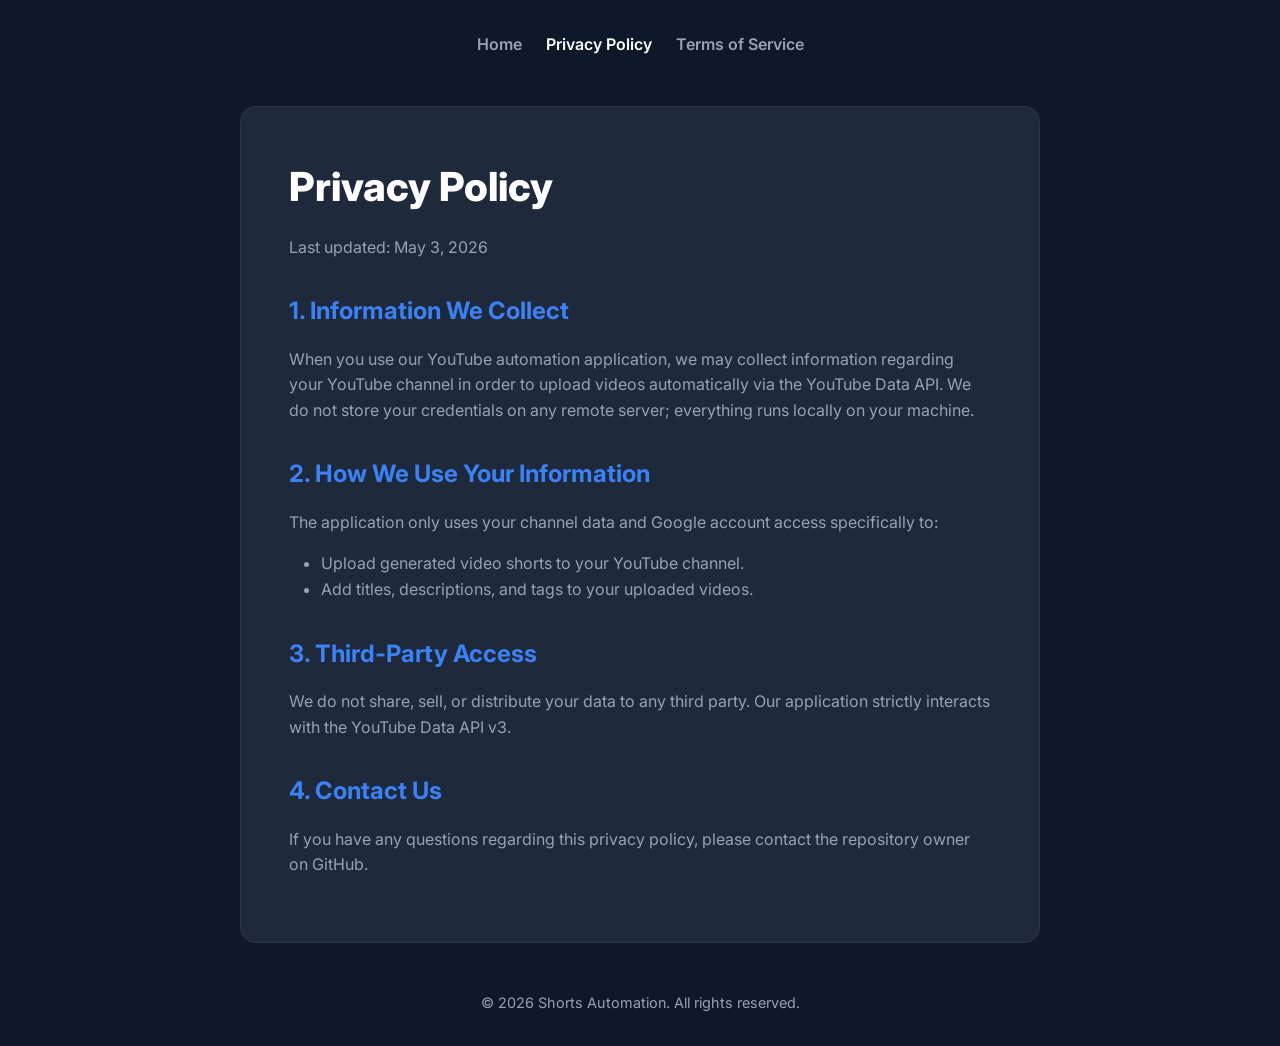
==== privacy.html @ 7328e537 "Add files via upload" ====
<!DOCTYPE html>
<html lang="en">
<head>
    <meta charset="UTF-8">
    <meta name="viewport" content="width=device-width, initial-scale=1.0">
    <title>Privacy Policy - Shorts Automation</title>
    <link rel="stylesheet" href="style.css">
</head>
<body>
    <div class="container">
        <nav>
            <a href="index.html">Home</a>
            <a href="privacy.html" style="color: #fff;">Privacy Policy</a>
            <a href="terms.html">Terms of Service</a>
        </nav>
        <div class="card">
            <h1>Privacy Policy</h1>
            <p>Last updated: May 3, 2026</p>
            
            <h2>1. Information We Collect</h2>
            <p>When you use our YouTube automation application, we may collect information regarding your YouTube channel in order to upload videos automatically via the YouTube Data API. We do not store your credentials on any remote server; everything runs locally on your machine.</p>
            
            <h2>2. How We Use Your Information</h2>
            <p>The application only uses your channel data and Google account access specifically to:</p>
            <ul>
                <li>Upload generated video shorts to your YouTube channel.</li>
                <li>Add titles, descriptions, and tags to your uploaded videos.</li>
            </ul>

            <h2>3. Third-Party Access</h2>
            <p>We do not share, sell, or distribute your data to any third party. Our application strictly interacts with the YouTube Data API v3.</p>
            
            <h2>4. Contact Us</h2>
            <p>If you have any questions regarding this privacy policy, please contact the repository owner on GitHub.</p>
        </div>
        <footer>&copy; 2026 Shorts Automation. All rights reserved.</footer>
    </div>
</body>
</html>
---- style.css ----
@import url('https://fonts.googleapis.com/css2?family=Inter:wght@400;600;800&display=swap');

:root {
    --bg: #0f172a;
    --text: #f8fafc;
    --text-muted: #94a3b8;
    --card: #1e293b;
    --primary: #3b82f6;
}

* { margin: 0; padding: 0; box-sizing: border-box; font-family: 'Inter', sans-serif; }

body {
    background: var(--bg);
    color: var(--text);
    line-height: 1.6;
    padding: 2rem;
    display: flex;
    flex-direction: column;
    min-height: 100vh;
}

.container {
    max-width: 800px;
    margin: 0 auto;
    width: 100%;
}

nav {
    display: flex;
    gap: 1.5rem;
    margin-bottom: 3rem;
    justify-content: center;
}

nav a {
    color: var(--text-muted);
    text-decoration: none;
    font-weight: 600;
    transition: color 0.2s;
}

nav a:hover {
    color: var(--text);
}

.card {
    background: var(--card);
    padding: 3rem;
    border-radius: 1rem;
    border: 1px solid rgba(255, 255, 255, 0.05);
}

h1 { margin-bottom: 1rem; color: #fff; font-weight: 800; font-size: 2.5rem; }
h2 { margin: 2rem 0 1rem; color: var(--primary); font-size: 1.5rem; }
p { margin-bottom: 1rem; color: var(--text-muted); }
ul { margin-bottom: 1rem; padding-left: 2rem; color: var(--text-muted); }

footer {
    margin-top: auto;
    text-align: center;
    padding-top: 3rem;
    color: var(--text-muted);
    font-size: 0.9rem;
}
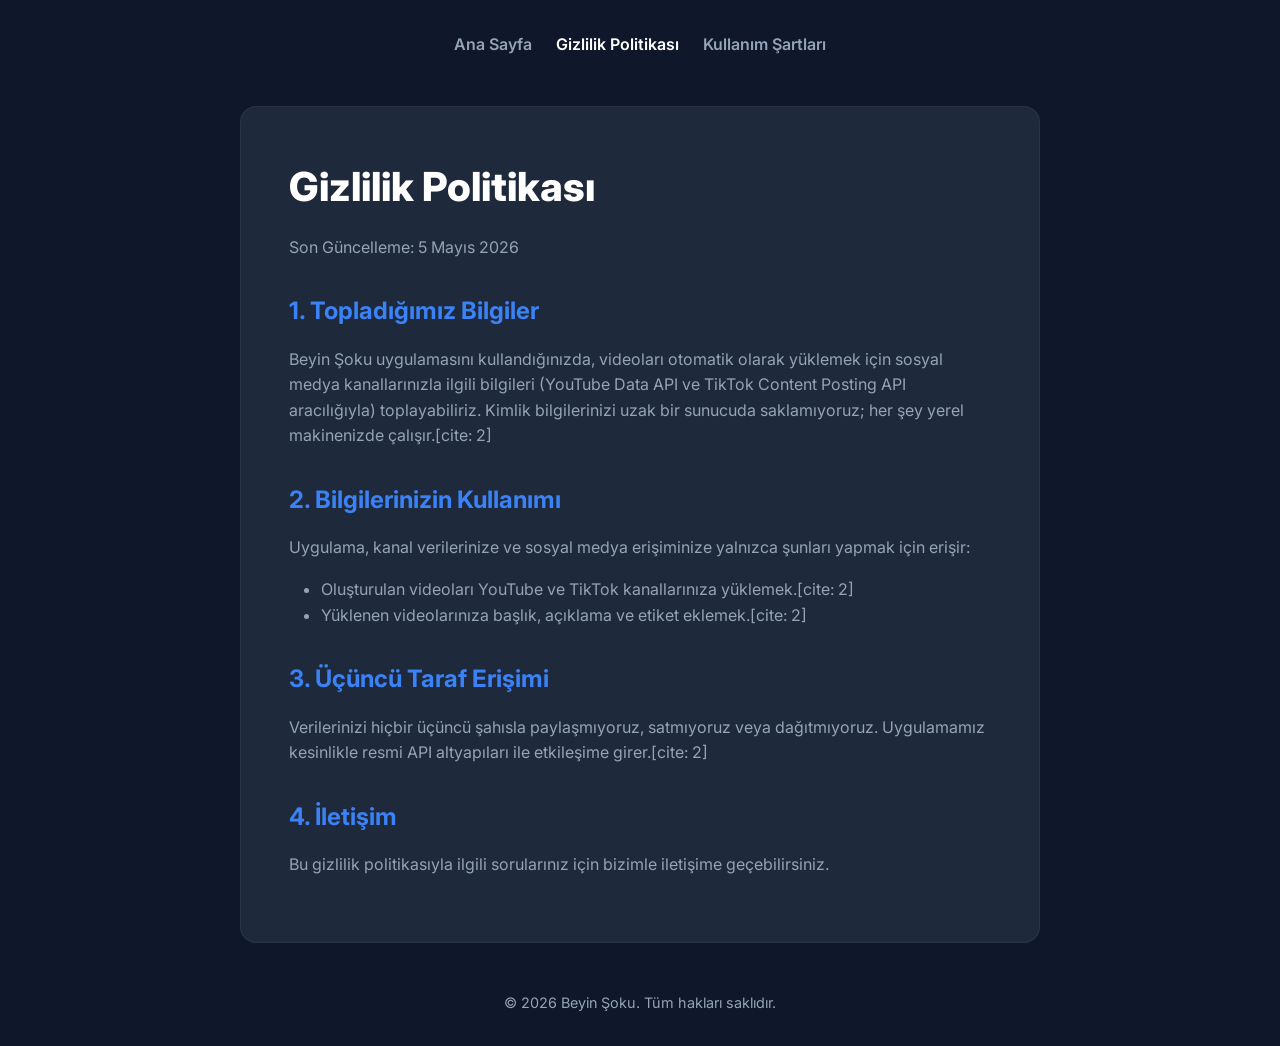
==== commit 37f625e6: "Update privacy.html" ====
--- a/privacy.html
+++ b/privacy.html
@@ -1,39 +1,39 @@
 <!DOCTYPE html>
-<html lang="en">
+<html lang="tr">
 <head>
     <meta charset="UTF-8">
     <meta name="viewport" content="width=device-width, initial-scale=1.0">
-    <title>Privacy Policy - Shorts Automation</title>
+    <title>Gizlilik Politikası - Beyin Şoku</title>
     <link rel="stylesheet" href="style.css">
 </head>
 <body>
     <div class="container">
         <nav>
-            <a href="index.html">Home</a>
-            <a href="privacy.html" style="color: #fff;">Privacy Policy</a>
-            <a href="terms.html">Terms of Service</a>
+            <a href="index.html">Ana Sayfa</a>
+            <a href="privacy.html" style="color: #fff;">Gizlilik Politikası</a>
+            <a href="terms.html">Kullanım Şartları</a>
         </nav>
         <div class="card">
-            <h1>Privacy Policy</h1>
-            <p>Last updated: May 3, 2026</p>
+            <h1>Gizlilik Politikası</h1>
+            <p>Son Güncelleme: 5 Mayıs 2026</p>
             
-            <h2>1. Information We Collect</h2>
-            <p>When you use our YouTube automation application, we may collect information regarding your YouTube channel in order to upload videos automatically via the YouTube Data API. We do not store your credentials on any remote server; everything runs locally on your machine.</p>
+            <h2>1. Topladığımız Bilgiler</h2>
+            <p>Beyin Şoku uygulamasını kullandığınızda, videoları otomatik olarak yüklemek için sosyal medya kanallarınızla ilgili bilgileri (YouTube Data API ve TikTok Content Posting API aracılığıyla) toplayabiliriz. Kimlik bilgilerinizi uzak bir sunucuda saklamıyoruz; her şey yerel makinenizde çalışır.[cite: 2]</p>
             
-            <h2>2. How We Use Your Information</h2>
-            <p>The application only uses your channel data and Google account access specifically to:</p>
+            <h2>2. Bilgilerinizin Kullanımı</h2>
+            <p>Uygulama, kanal verilerinize ve sosyal medya erişiminize yalnızca şunları yapmak için erişir:</p>
             <ul>
-                <li>Upload generated video shorts to your YouTube channel.</li>
-                <li>Add titles, descriptions, and tags to your uploaded videos.</li>
+                <li>Oluşturulan videoları YouTube ve TikTok kanallarınıza yüklemek.[cite: 2]</li>
+                <li>Yüklenen videolarınıza başlık, açıklama ve etiket eklemek.[cite: 2]</li>
             </ul>
 
-            <h2>3. Third-Party Access</h2>
-            <p>We do not share, sell, or distribute your data to any third party. Our application strictly interacts with the YouTube Data API v3.</p>
+            <h2>3. Üçüncü Taraf Erişimi</h2>
+            <p>Verilerinizi hiçbir üçüncü şahısla paylaşmıyoruz, satmıyoruz veya dağıtmıyoruz. Uygulamamız kesinlikle resmi API altyapıları ile etkileşime girer.[cite: 2]</p>
             
-            <h2>4. Contact Us</h2>
-            <p>If you have any questions regarding this privacy policy, please contact the repository owner on GitHub.</p>
+            <h2>4. İletişim</h2>
+            <p>Bu gizlilik politikasıyla ilgili sorularınız için bizimle iletişime geçebilirsiniz.</p>
         </div>
-        <footer>&copy; 2026 Shorts Automation. All rights reserved.</footer>
+        <footer>&copy; 2026 Beyin Şoku. Tüm hakları saklıdır.</footer>
     </div>
 </body>
 </html>
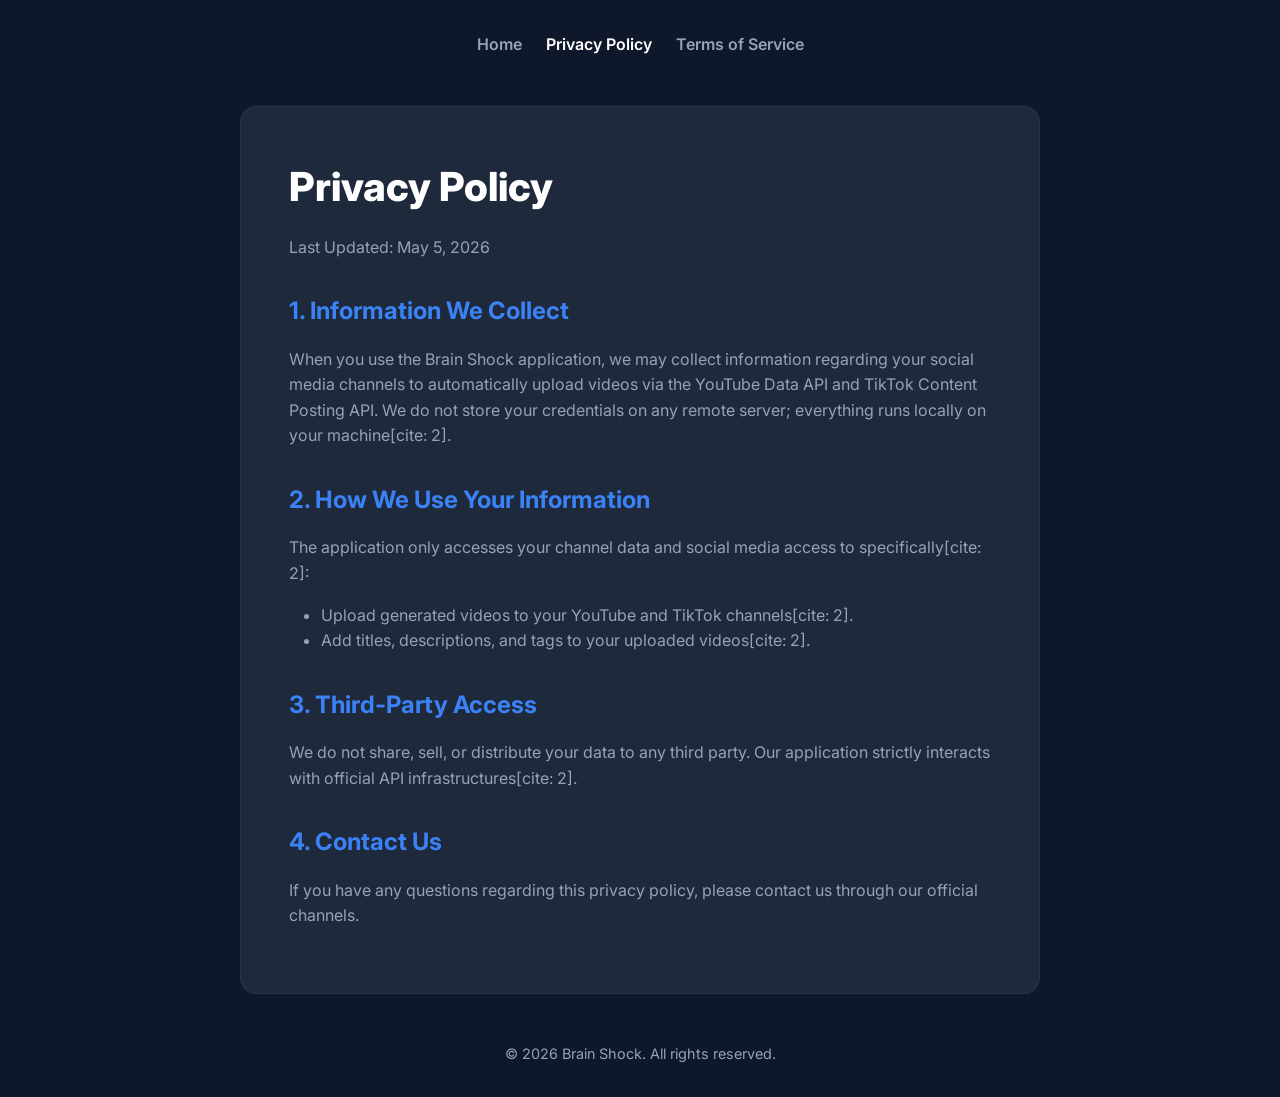
==== commit cf18b2dc: "Update privacy.html" ====
--- a/privacy.html
+++ b/privacy.html
@@ -1,39 +1,39 @@
 <!DOCTYPE html>
-<html lang="tr">
+<html lang="en">
 <head>
     <meta charset="UTF-8">
     <meta name="viewport" content="width=device-width, initial-scale=1.0">
-    <title>Gizlilik Politikası - Beyin Şoku</title>
+    <title>Privacy Policy - Brain Shock</title>
     <link rel="stylesheet" href="style.css">
 </head>
 <body>
     <div class="container">
         <nav>
-            <a href="index.html">Ana Sayfa</a>
-            <a href="privacy.html" style="color: #fff;">Gizlilik Politikası</a>
-            <a href="terms.html">Kullanım Şartları</a>
+            <a href="index.html">Home</a>
+            <a href="privacy.html" style="color: #fff;">Privacy Policy</a>
+            <a href="terms.html">Terms of Service</a>
         </nav>
         <div class="card">
-            <h1>Gizlilik Politikası</h1>
-            <p>Son Güncelleme: 5 Mayıs 2026</p>
+            <h1>Privacy Policy</h1>
+            <p>Last Updated: May 5, 2026</p>
             
-            <h2>1. Topladığımız Bilgiler</h2>
-            <p>Beyin Şoku uygulamasını kullandığınızda, videoları otomatik olarak yüklemek için sosyal medya kanallarınızla ilgili bilgileri (YouTube Data API ve TikTok Content Posting API aracılığıyla) toplayabiliriz. Kimlik bilgilerinizi uzak bir sunucuda saklamıyoruz; her şey yerel makinenizde çalışır.[cite: 2]</p>
+            <h2>1. Information We Collect</h2>
+            <p>When you use the Brain Shock application, we may collect information regarding your social media channels to automatically upload videos via the YouTube Data API and TikTok Content Posting API. We do not store your credentials on any remote server; everything runs locally on your machine[cite: 2].</p>
             
-            <h2>2. Bilgilerinizin Kullanımı</h2>
-            <p>Uygulama, kanal verilerinize ve sosyal medya erişiminize yalnızca şunları yapmak için erişir:</p>
+            <h2>2. How We Use Your Information</h2>
+            <p>The application only accesses your channel data and social media access to specifically[cite: 2]:</p>
             <ul>
-                <li>Oluşturulan videoları YouTube ve TikTok kanallarınıza yüklemek.[cite: 2]</li>
-                <li>Yüklenen videolarınıza başlık, açıklama ve etiket eklemek.[cite: 2]</li>
+                <li>Upload generated videos to your YouTube and TikTok channels[cite: 2].</li>
+                <li>Add titles, descriptions, and tags to your uploaded videos[cite: 2].</li>
             </ul>
 
-            <h2>3. Üçüncü Taraf Erişimi</h2>
-            <p>Verilerinizi hiçbir üçüncü şahısla paylaşmıyoruz, satmıyoruz veya dağıtmıyoruz. Uygulamamız kesinlikle resmi API altyapıları ile etkileşime girer.[cite: 2]</p>
+            <h2>3. Third-Party Access</h2>
+            <p>We do not share, sell, or distribute your data to any third party. Our application strictly interacts with official API infrastructures[cite: 2].</p>
             
-            <h2>4. İletişim</h2>
-            <p>Bu gizlilik politikasıyla ilgili sorularınız için bizimle iletişime geçebilirsiniz.</p>
+            <h2>4. Contact Us</h2>
+            <p>If you have any questions regarding this privacy policy, please contact us through our official channels.</p>
         </div>
-        <footer>&copy; 2026 Beyin Şoku. Tüm hakları saklıdır.</footer>
+        <footer>&copy; 2026 Brain Shock. All rights reserved.</footer>
     </div>
 </body>
 </html>
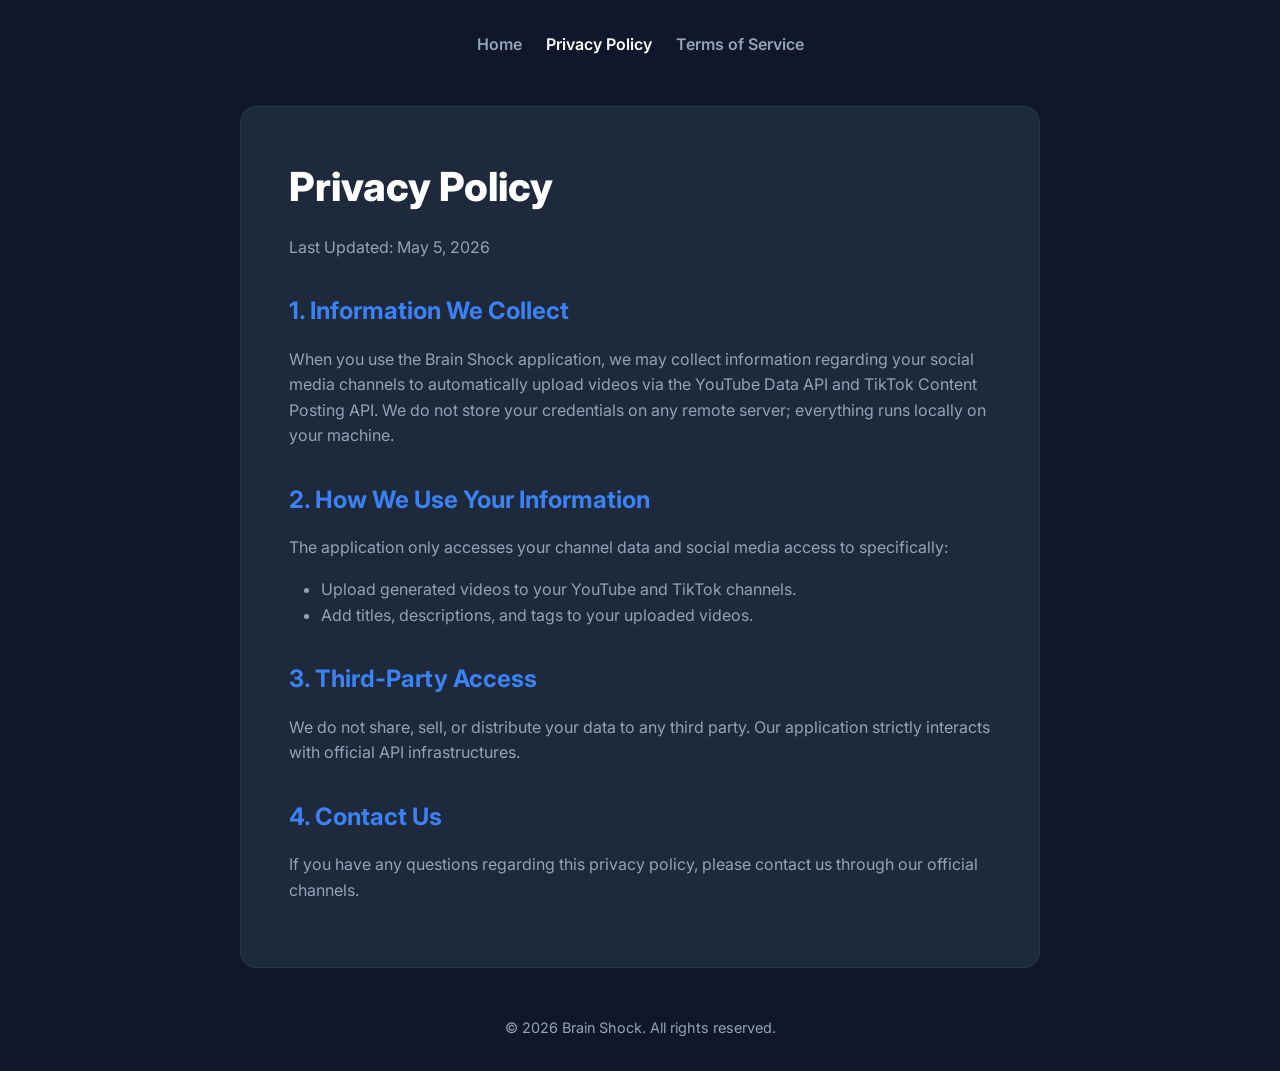
==== commit 345563e5: "Update privacy.html" ====
--- a/privacy.html
+++ b/privacy.html
@@ -18,17 +18,17 @@
             <p>Last Updated: May 5, 2026</p>
             
             <h2>1. Information We Collect</h2>
-            <p>When you use the Brain Shock application, we may collect information regarding your social media channels to automatically upload videos via the YouTube Data API and TikTok Content Posting API. We do not store your credentials on any remote server; everything runs locally on your machine[cite: 2].</p>
+            <p>When you use the Brain Shock application, we may collect information regarding your social media channels to automatically upload videos via the YouTube Data API and TikTok Content Posting API. We do not store your credentials on any remote server; everything runs locally on your machine.</p>
             
             <h2>2. How We Use Your Information</h2>
-            <p>The application only accesses your channel data and social media access to specifically[cite: 2]:</p>
+            <p>The application only accesses your channel data and social media access to specifically:</p>
             <ul>
-                <li>Upload generated videos to your YouTube and TikTok channels[cite: 2].</li>
-                <li>Add titles, descriptions, and tags to your uploaded videos[cite: 2].</li>
+                <li>Upload generated videos to your YouTube and TikTok channels.</li>
+                <li>Add titles, descriptions, and tags to your uploaded videos.</li>
             </ul>
 
             <h2>3. Third-Party Access</h2>
-            <p>We do not share, sell, or distribute your data to any third party. Our application strictly interacts with official API infrastructures[cite: 2].</p>
+            <p>We do not share, sell, or distribute your data to any third party. Our application strictly interacts with official API infrastructures.</p>
             
             <h2>4. Contact Us</h2>
             <p>If you have any questions regarding this privacy policy, please contact us through our official channels.</p>
